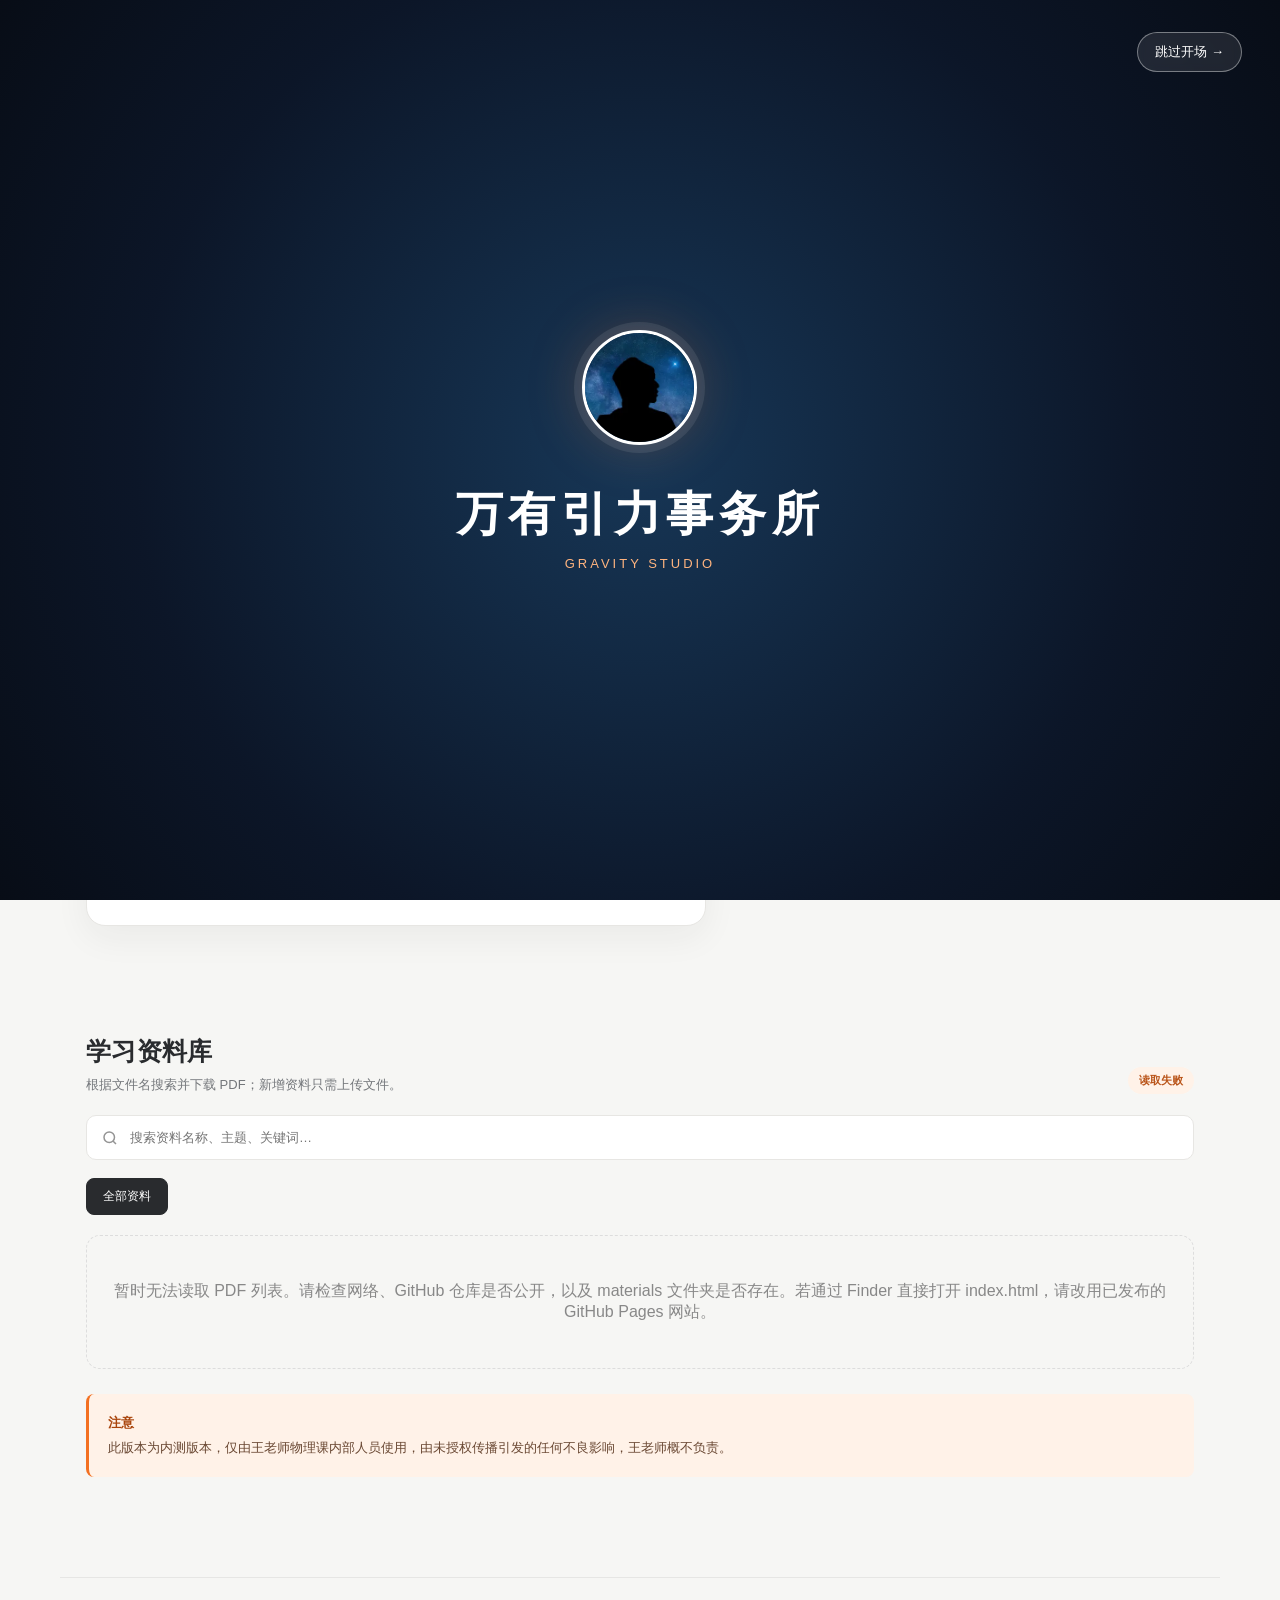
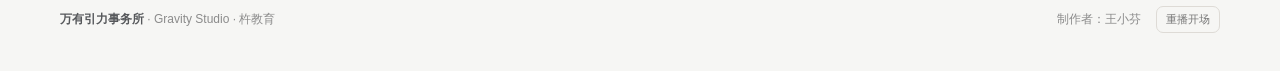
==== index.html @ e563397a "Add files via upload" ====
<!DOCTYPE html>

<html lang="zh-CN">
<head>
<meta charset="utf-8"/>
<meta content="width=device-width,initial-scale=1,viewport-fit=cover" name="viewport"/>
<meta content="#28292c" name="theme-color"/>
<meta content="万有引力事务所：初中物理互动实验与学习资料库。" name="description"/>
<title>互动实验与学习资料 | 万有引力事务所</title>
<link href="assets/avatar.png" rel="icon" type="image/png"/>
<link href="css/site.css" rel="stylesheet"/>
</head>
<body>
<div aria-label="万有引力事务所开场动画" aria-modal="true" class="intro" id="intro" role="dialog">
<div class="intro-center">
<img alt="万有引力事务所头像" class="intro-avatar" src="assets/avatar.png"/>
<h2>万有引力事务所</h2>
<p>GRAVITY STUDIO</p>
</div>
<button class="intro-skip" id="introSkip" type="button">跳过开场 →</button>
</div>
<header class="topbar"><div class="shell top-inner"><a aria-label="万有引力事务所首页" class="logo" href="index.html"><img alt="万有引力事务所头像" class="logo-mark" src="assets/avatar.png"/><span>万有引力事务所<small>GRAVITATY STUDIO</small></span></a><nav aria-label="网站导航" class="nav"><a class="active" href="#home" id="navHome" type="button">实验演示</a><a class="" href="#materials" id="navMaterials" type="button">学习资料</a></nav><span class="top-note">小芬爱思考</span></div></header>
<main class="shell">
<section id="home"><div class="hero"><div><div class="eyebrow">PHYSICS IS STRONGER THAN ANY FAITH.</div><h1>像“杵”一样，严谨治学。</h1><p>为往圣继绝学<br/>为中华之崛起而读书</p></div><svg aria-hidden="true" class="hero-art" viewbox="0 0 310 190"><circle cx="176" cy="95" fill="none" r="72" stroke="#ffffff25" stroke-width="1.4"></circle><circle cx="176" cy="95" fill="none" r="44" stroke="#ffffff35"></circle><circle cx="176" cy="95" fill="#F37021" r="6"></circle><ellipse cx="176" cy="95" fill="none" rx="118" ry="30" stroke="#F37021" stroke-width="2" transform="rotate(-28 176 95)"></ellipse><circle cx="72" cy="150" fill="#f37021" r="8"></circle><path d="M255 20L269 51L236 51Z" fill="none" stroke="#fff8" stroke-width="2"></path><path d="M257 31L293 64" stroke="#F37021" stroke-width="3"></path><path d="M257 31L290 78" stroke="#F6BC71" stroke-width="3"></path><path d="M257 31L283 92" stroke="#B7D9E7" stroke-width="3"></path></svg></div>
<div class="section"><div class="section-head"><div><h2>互动实验室</h2><p>选择一个实验，亲手调整参数，观察物理现象。</p></div><span class="pill">1 个精选实验</span></div>
<div class="cards"><article class="experiment-card"><div class="exp-graphic lens"><svg aria-hidden="true" viewbox="0 0 480 205"><line stroke="#b9c6d0" stroke-dasharray="6 5" stroke-width="1.5" x1="0" x2="480" y1="120" y2="120"></line><path d="M250 37Q231 120 250 185Q269 120 250 37" fill="#bce8f0aa" stroke="#4e9dac" stroke-width="2"></path><path d="M90 120V65 M90 65l-6 11 M90 65l6 11" fill="none" stroke="#f37021" stroke-width="4"></path><path d="M90 65L250 65L360 156" fill="none" stroke="#f37021" stroke-width="2.5"></path><path d="M90 65L360 156" fill="none" stroke="#74aabd" stroke-width="2.5"></path><path d="M360 120V156 M360 156l-6 -10 M360 156l6 -10" fill="none" stroke="#25272b" stroke-width="3"></path><text fill="#a95b2b" font-size="12" x="81" y="47">物体</text><text fill="#515e65" font-size="12" x="355" y="175">像</text></svg></div><div class="exp-body"><span class="exp-num">EXPERIMENT 01 · 光学</span><h3>凸透镜成像</h3><p>固定焦距与焦点位置，拖动物体观察实像、虚像及成像规律。</p><div class="exp-bottom"><div class="tags"><span>光路作图</span><span>动态调节</span></div><a class="primary" href="experiments/lens.html" type="button">开始实验 ↗</a></div></div></article>
</div></div></section>
<section class="section" id="materials"><div class="section-head" style="padding-top:5px"><div><h2>学习资料库</h2><p>根据文件名搜索并下载 PDF；新增资料只需上传文件。</p></div><span class="pill" id="materialsCount">正在读取…</span></div><div class="materials-tools"><div class="searchbox"><svg fill="none" height="18" stroke="#949494" stroke-width="2" viewbox="0 0 24 24" width="18"><circle cx="11" cy="11" r="7"></circle><path d="M20 20l-4-4"></path></svg><input aria-label="搜索学习资料" id="materialSearch" placeholder="搜索资料名称、主题、关键词…" type="search"/></div></div><div aria-label="资料分类" class="filters"><button class="active" data-filter="全部" type="button">全部资料</button></div><div class="file-list" id="materialList"></div><div class="theory" style="margin-top:25px"><b>注意</b><br/>此版本为内测版本，仅由王老师物理课内部人员使用，由未授权传播引发的任何不良影响，王老师概不负责。</div></section>
</main>
<footer class="shell footer"><span><strong>万有引力事务所</strong> · Gravity Studio · 杵教育</span><span>制作者：王小芬 <button class="replay-intro" id="replayIntro" type="button">重播开场</button></span></footer>
<script defer="" src="js/site.js"></script>
<script defer="" src="js/materials.js"></script>
</body>
</html>
---- css/site.css ----
:root{--orange:#f37021;--deep:#292b2e;--bg:#f6f6f4;--text:#292b2e;--muted:#74777b;--border:#e7e6e3;--card:#fff;--soft:#fff2e8;--shadow:0 12px 35px rgba(34,36,39,.055)}
*{box-sizing:border-box}html{scroll-behavior:smooth}body{margin:0;background:var(--bg);color:var(--text);font-family:-apple-system,BlinkMacSystemFont,"PingFang SC","Microsoft Yahei",sans-serif;-webkit-font-smoothing:antialiased}button,input,select{font:inherit}button{cursor:pointer}a{text-decoration:none;color:inherit}button:focus-visible,a:focus-visible,input:focus-visible,select:focus-visible{outline:3px solid #f9a66d;outline-offset:2px}
.shell{max-width:1160px;margin:auto;padding:0 26px}.topbar{background:#fff;border-bottom:1px solid var(--border);position:sticky;top:0;z-index:30}.top-inner{height:75px;display:flex;align-items:center;justify-content:space-between;gap:18px}.logo{display:flex;align-items:center;gap:13px;font-weight:800;letter-spacing:.03em;white-space:nowrap}.logo-mark{width:43px;height:43px;border-radius:50%;display:block;object-fit:cover;flex:none;border:2px solid var(--orange);box-shadow:0 0 0 3px #f3702114}.logo small{display:block;color:#9a9b9d;font-weight:500;font-size:10px;letter-spacing:.18em;margin-top:2px}.nav{display:flex;align-items:center;gap:7px}.nav button{border:0;background:transparent;padding:12px 17px;border-radius:10px;color:#5c5d61;font-size:14px;font-weight:600}.nav button.active,.nav button:hover{background:var(--soft);color:#d65d15}.top-note{font-size:12px;color:#a0a1a4}.hero{margin-top:31px;background:var(--deep);color:white;border-radius:23px;min-height:235px;display:flex;align-items:center;justify-content:space-between;padding:46px 57px;overflow:hidden;position:relative}.hero:after{content:"";position:absolute;border:1px solid #ffffff12;width:430px;height:430px;border-radius:50%;right:-60px;top:-150px}.eyebrow{color:#ffab76;font-weight:700;font-size:12px;letter-spacing:.2em}.hero h1{font-size:clamp(29px,4.4vw,49px);line-height:1.2;margin:16px 0 17px;letter-spacing:.035em}.hero p{color:#c7c7c7;font-size:14px;line-height:1.9;margin:0}.hero-art{flex:none;width:290px;height:180px;opacity:.95}.section{padding:40px 0 64px}.section-head{display:flex;justify-content:space-between;align-items:end;gap:16px;margin-bottom:21px}.section-head h2{font-size:25px;letter-spacing:.01em;margin:0 0 8px}.section-head p{font-size:13px;color:var(--muted);margin:0}.pill{display:inline-block;font-size:11px;line-height:1;padding:8px 11px;border-radius:25px;background:var(--soft);color:#b95317;font-weight:700}.cards{display:grid;grid-template-columns:repeat(2,minmax(0,1fr));gap:20px}.experiment-card{background:white;border:1px solid var(--border);border-radius:19px;overflow:hidden;box-shadow:var(--shadow)}.exp-graphic{height:205px;display:grid;place-items:center;overflow:hidden;position:relative}.exp-graphic.lens{background:linear-gradient(135deg,#eaf1f6,#f6fafb)}.exp-graphic.echo{background:linear-gradient(135deg,#f7eee4,#fdf8f0)}.exp-graphic svg{width:100%;height:100%}.exp-body{padding:24px 25px 26px}.exp-num{font-size:11px;color:#b56c3b;font-weight:700;letter-spacing:.12em}.exp-body h3{margin:11px 0 10px;font-size:21px}.exp-body p{min-height:45px;font-size:13px;line-height:1.8;color:var(--muted);margin:0 0 16px}.exp-bottom{display:flex;align-items:center;justify-content:space-between;gap:10px}.tags{display:flex;gap:6px;flex-wrap:wrap}.tags span{padding:6px 9px;background:#f5f5f4;border-radius:6px;color:#85878a;font-size:11px}.primary{border:0;background:var(--orange);color:white;font-size:13px;font-weight:700;padding:12px 17px;border-radius:9px;white-space:nowrap}.primary:hover{background:#dd5d13}.soft-btn{border:1px solid var(--border);background:white;color:var(--deep);padding:10px 14px;border-radius:9px;font-weight:600;font-size:13px}.soft-btn:hover{border-color:#f7b28a;color:#d65d15}.back{display:inline-flex;align-items:center;gap:7px;background:none;border:0;padding:5px 0;color:#858585;margin-bottom:23px}.lab-heading{display:flex;align-items:start;justify-content:space-between;gap:10px;margin-bottom:23px}.lab-heading h2{font-size:28px;margin:0 0 9px}.lab-heading p{font-size:13px;color:var(--muted);margin:0}.lab-grid{display:grid;grid-template-columns:minmax(0,1.6fr) minmax(280px,.84fr);gap:20px}.panel{background:#fff;border:1px solid var(--border);border-radius:18px;padding:25px;box-shadow:var(--shadow)}.panel-title{font-weight:800;font-size:15px;margin-bottom:20px}.graph{width:100%;height:auto;display:block;background:#fafbfc;border-radius:12px;border:1px solid #edf0f1}.lab-readout{display:grid;grid-template-columns:repeat(3,1fr);gap:9px;margin-top:18px}.metric{background:#f8f8f7;padding:15px 10px;border-radius:10px;text-align:center}.metric span{color:#85888a;font-size:11px;display:block}.metric strong{font-size:21px;display:block;margin-top:7px;white-space:nowrap}.metric strong.orange{color:#e76b20}.control-row{margin-bottom:25px}.control-top{display:flex;justify-content:space-between;font-size:13px;align-items:center;margin-bottom:11px;gap:10px}.control-top b{color:#e56518}input[type=range]{width:100%;accent-color:var(--orange);cursor:pointer}.range-end{display:flex;justify-content:space-between;color:#9b9b9b;font-size:11px;margin-top:5px}.select{width:100%;padding:12px;border:1px solid #dedede;border-radius:9px;background:#fff}.theory{margin-top:17px;padding:17px 19px;background:var(--soft);border-left:3px solid var(--orange);border-radius:8px;font-size:13px;line-height:1.9;color:#6a4833}.theory b{color:#a9440b}.legend{display:flex;gap:18px;flex-wrap:wrap;font-size:12px;color:#686b70;margin-top:15px}.legend i{width:20px;height:3px;display:inline-block;vertical-align:middle;margin-right:5px;border-radius:2px}.mini-info{color:#999;font-size:11px;margin-top:15px;line-height:1.8}.materials-tools{display:flex;gap:10px;align-items:center;margin-bottom:18px}.searchbox{height:45px;border:1px solid var(--border);background:white;border-radius:10px;display:flex;align-items:center;gap:9px;padding:0 14px;flex:1}.searchbox input{border:0;outline:none;min-width:0;width:100%;font-size:13px}.searchbox svg{flex:none}.filters{display:flex;gap:7px;flex-wrap:wrap;margin-bottom:20px}.filters button{background:white;border:1px solid var(--border);color:#696b6e;padding:9px 16px;border-radius:8px;font-size:12px}.filters button.active{background:var(--deep);color:white;border-color:var(--deep)}.file-list{display:grid;gap:11px}.file-card{display:flex;align-items:center;gap:17px;background:white;border:1px solid var(--border);padding:18px 21px;border-radius:12px}.file-icon{width:50px;height:54px;background:#fff0e6;display:grid;place-items:center;border-radius:9px;color:#df621a;font-weight:900;font-size:13px;flex:none}.file-content{flex:1;min-width:0}.file-content h3{margin:0 0 8px;font-size:15px}.file-content p{margin:0;color:#97999c;font-size:12px}.empty{border:1px dashed #ddd;border-radius:14px;padding:45px 15px;text-align:center;color:#888}.footer{margin-top:36px;border-top:1px solid #e6e6e4;padding:28px 0 38px;display:flex;align-items:center;justify-content:space-between;color:#8b8b8b;font-size:12px;gap:15px}.footer strong{color:#56585b}.hidden{display:none!important}.status{display:inline-block;background:#edf8ef;color:#398354;padding:7px 10px;border-radius:10px;font-size:11px;font-weight:700}.echo-controls{display:flex;gap:8px;flex-wrap:wrap;margin-top:15px}.echo-stage{position:relative}.echo-message{font-size:13px;color:#65696c;line-height:1.8;margin-top:16px}.experiment-note{font-size:12px;color:#9a9c9f;margin-top:10px} .nav-foot{display:none}
@media(max-width:800px){.hero{padding:35px 30px}.hero-art{width:180px}.lab-grid{grid-template-columns:1fr}.top-note{display:none}.panel{padding:19px}}
@media(max-width:580px){.shell{padding:0 16px}.top-inner{height:65px}.logo{font-size:13px}.logo-mark{width:34px;height:34px}.logo small{font-size:8px}.nav button{padding:10px 9px;font-size:12px}.hero{min-height:203px;padding:30px 25px;margin-top:18px}.hero-art{position:absolute;width:150px;opacity:.27;right:0;top:12px}.hero h1{font-size:30px;position:relative}.hero p{font-size:12px;position:relative}.section{padding:32px 0 38px}.cards{grid-template-columns:1fr}.section-head h2{font-size:22px}.exp-graphic{height:180px}.exp-body{padding:20px}.lab-heading h2{font-size:23px}.lab-readout{gap:6px}.metric strong{font-size:16px}.panel{padding:16px}.file-card{gap:10px;padding:14px}.file-icon{width:42px;height:48px}.file-content h3{font-size:13px}.file-content p{font-size:10px}.file-card .soft-btn{padding:8px 9px;font-size:11px}.footer{flex-direction:column;text-align:center;gap:6px}.lab-heading .pill{display:none}}
/* 开场动画：仅使用星空头像与 CSS 动画，不依赖 GIF */
.intro{position:fixed;inset:0;z-index:200;display:grid;place-items:center;background:#080d18;color:#fff;overflow:hidden;opacity:1;transition:opacity .65s ease,visibility .65s ease}
.intro.is-leaving{opacity:0;visibility:hidden;pointer-events:none}
.intro::before{content:"";position:absolute;inset:-35%;background:radial-gradient(circle at 50% 50%,#173757 0%,#0c1628 38%,#05070b 72%);animation:introGlow 3s ease-in-out both}
.intro-center{position:relative;z-index:1;text-align:center;padding:25px;animation:introRise 2s ease both}
.intro-avatar{width:115px;height:115px;object-fit:cover;border-radius:50%;border:3px solid #fff;box-shadow:0 0 0 8px #ffffff16,0 0 55px #f3702144;animation:introAvatar 2.5s ease-in-out both}
.intro-center h2{font-size:clamp(26px,5.5vw,47px);letter-spacing:.12em;margin:34px 0 10px;font-weight:750}
.intro-center p{font-size:clamp(10px,2.3vw,13px);letter-spacing:.23em;color:#ffb47f;margin:0}
.intro-skip{position:absolute;right:clamp(14px,4vw,38px);top:clamp(14px,4vw,32px);z-index:2;border:1px solid #ffffff66;background:#ffffff18;color:#fff;border-radius:999px;padding:10px 17px;font-size:13px;backdrop-filter:blur(5px)}
.intro-skip:hover{background:#ffffff35}
.replay-intro{margin-left:12px;padding:5px 9px;border:1px solid #dedbd6;background:transparent;color:#777;border-radius:7px;font-size:11px}
.replay-intro:hover{color:#d65d15;border-color:#f6b38d}
@keyframes introRise{from{opacity:0;transform:translateY(28px)}to{opacity:1;transform:translateY(0)}}
@keyframes introAvatar{0%{transform:scale(.72);opacity:0}55%{transform:scale(1.07);opacity:1}100%{transform:scale(1);opacity:1}}
@keyframes introGlow{0%{opacity:.2;transform:scale(.78)}100%{opacity:1;transform:scale(1)}}
@media(prefers-reduced-motion:reduce){.intro,.intro-center,.intro-avatar,.intro::before{animation:none!important;transition:none!important}}

/* 实验页面共用 */
.lab-page{padding-top:35px}
@media(max-width:580px){.lab-page{padding-top:22px}}
/* 导航由按钮改为语义化链接，维持原视觉效果 */
.nav a{display:inline-block;border:0;background:transparent;padding:12px 17px;border-radius:10px;color:#5c5d61;font-size:14px;font-weight:600}
.nav a.active,.nav a:hover{background:var(--soft);color:#d65d15}
@media(max-width:580px){.nav a{padding:10px 9px;font-size:12px}}

/* 单实验布局与固定焦距提示 */
.cards{grid-template-columns:minmax(0,1fr);max-width:620px}
.fixed-focus{padding:13px 15px;margin-bottom:18px;border:1px solid #f6c7a7;background:#fff7f0;border-radius:10px;font-size:13px;color:#ae4f18;font-weight:700;line-height:1.7}
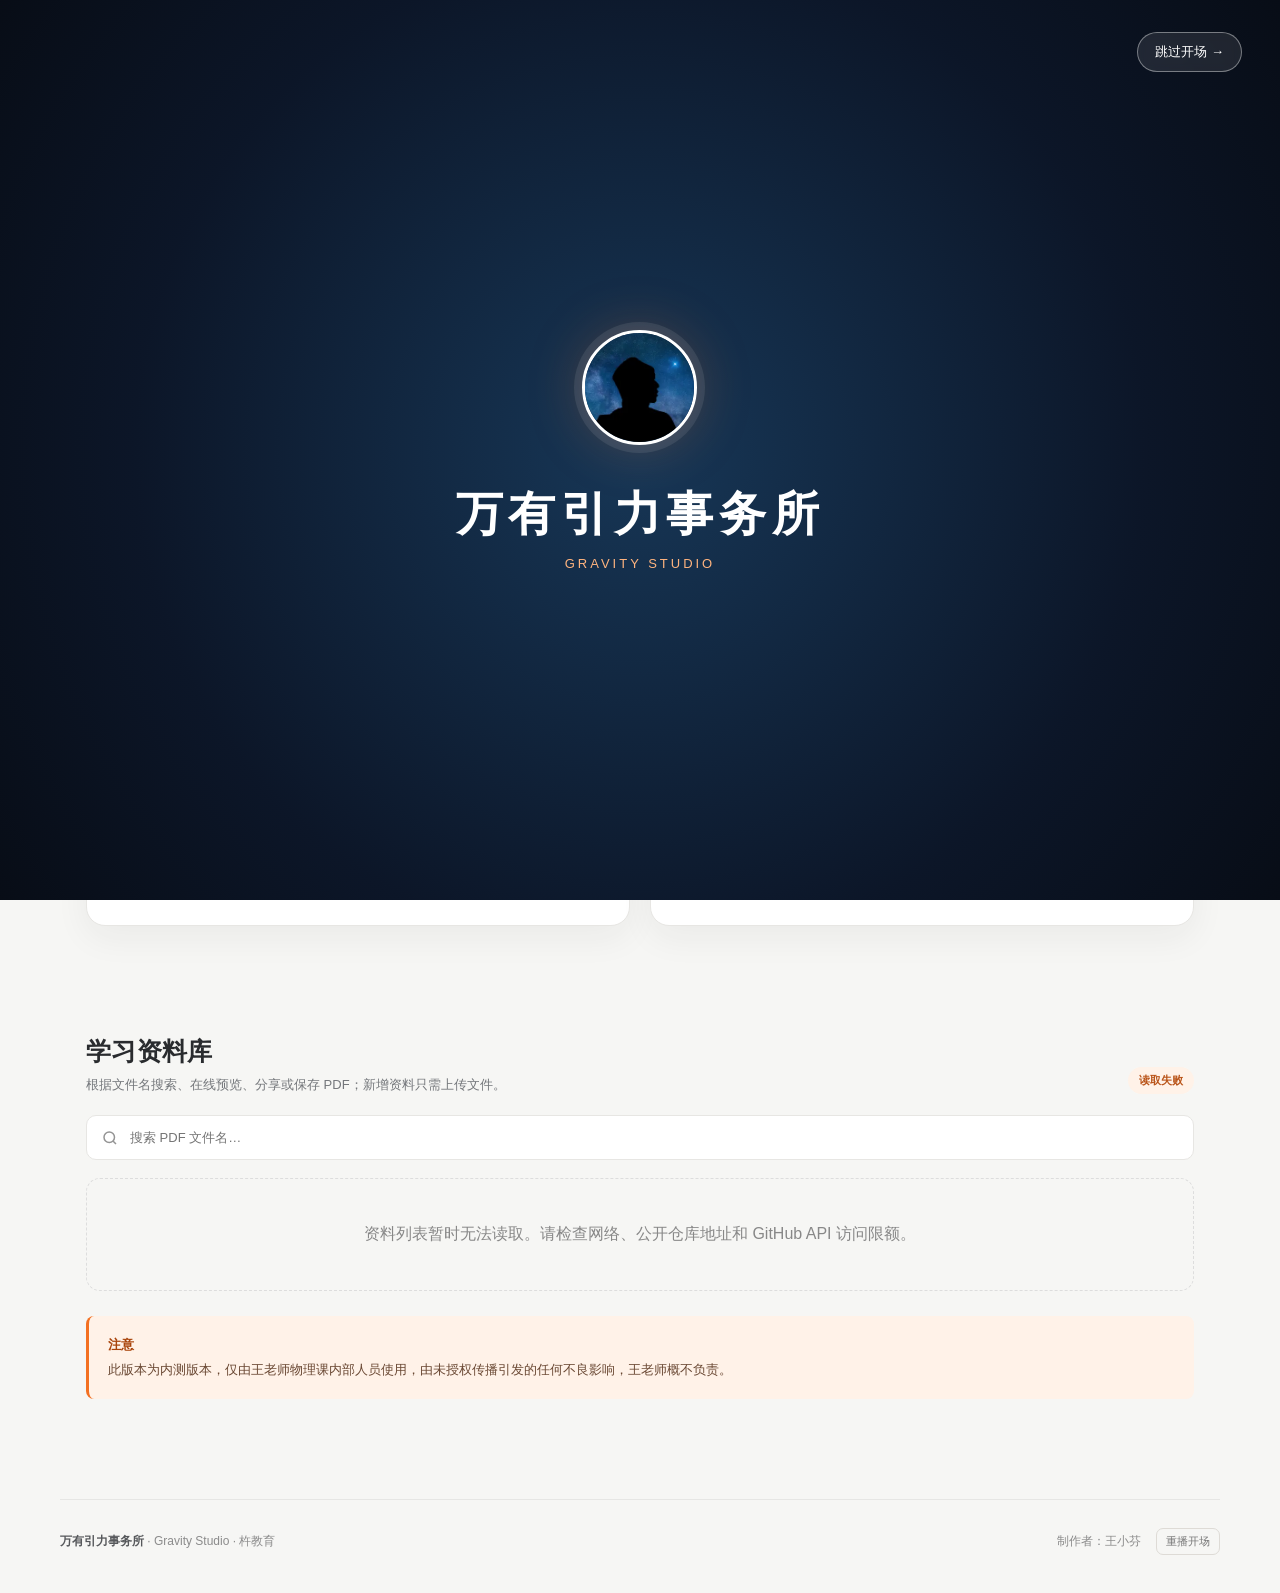
==== commit d18f9216: "Add files via upload" ====
--- a/index.html
+++ b/index.html
@@ -22,12 +22,49 @@
 <header class="topbar"><div class="shell top-inner"><a aria-label="万有引力事务所首页" class="logo" href="index.html"><img alt="万有引力事务所头像" class="logo-mark" src="assets/avatar.png"/><span>万有引力事务所<small>GRAVITATY STUDIO</small></span></a><nav aria-label="网站导航" class="nav"><a class="active" href="#home" id="navHome" type="button">实验演示</a><a class="" href="#materials" id="navMaterials" type="button">学习资料</a></nav><span class="top-note">小芬爱思考</span></div></header>
 <main class="shell">
 <section id="home"><div class="hero"><div><div class="eyebrow">PHYSICS IS STRONGER THAN ANY FAITH.</div><h1>像“杵”一样，严谨治学。</h1><p>为往圣继绝学<br/>为中华之崛起而读书</p></div><svg aria-hidden="true" class="hero-art" viewbox="0 0 310 190"><circle cx="176" cy="95" fill="none" r="72" stroke="#ffffff25" stroke-width="1.4"></circle><circle cx="176" cy="95" fill="none" r="44" stroke="#ffffff35"></circle><circle cx="176" cy="95" fill="#F37021" r="6"></circle><ellipse cx="176" cy="95" fill="none" rx="118" ry="30" stroke="#F37021" stroke-width="2" transform="rotate(-28 176 95)"></ellipse><circle cx="72" cy="150" fill="#f37021" r="8"></circle><path d="M255 20L269 51L236 51Z" fill="none" stroke="#fff8" stroke-width="2"></path><path d="M257 31L293 64" stroke="#F37021" stroke-width="3"></path><path d="M257 31L290 78" stroke="#F6BC71" stroke-width="3"></path><path d="M257 31L283 92" stroke="#B7D9E7" stroke-width="3"></path></svg></div>
-<div class="section"><div class="section-head"><div><h2>互动实验室</h2><p>选择一个实验，亲手调整参数，观察物理现象。</p></div><span class="pill">1 个精选实验</span></div>
-<div class="cards"><article class="experiment-card"><div class="exp-graphic lens"><svg aria-hidden="true" viewbox="0 0 480 205"><line stroke="#b9c6d0" stroke-dasharray="6 5" stroke-width="1.5" x1="0" x2="480" y1="120" y2="120"></line><path d="M250 37Q231 120 250 185Q269 120 250 37" fill="#bce8f0aa" stroke="#4e9dac" stroke-width="2"></path><path d="M90 120V65 M90 65l-6 11 M90 65l6 11" fill="none" stroke="#f37021" stroke-width="4"></path><path d="M90 65L250 65L360 156" fill="none" stroke="#f37021" stroke-width="2.5"></path><path d="M90 65L360 156" fill="none" stroke="#74aabd" stroke-width="2.5"></path><path d="M360 120V156 M360 156l-6 -10 M360 156l6 -10" fill="none" stroke="#25272b" stroke-width="3"></path><text fill="#a95b2b" font-size="12" x="81" y="47">物体</text><text fill="#515e65" font-size="12" x="355" y="175">像</text></svg></div><div class="exp-body"><span class="exp-num">EXPERIMENT 01 · 光学</span><h3>凸透镜成像</h3><p>固定焦距与焦点位置，拖动物体观察实像、虚像及成像规律。</p><div class="exp-bottom"><div class="tags"><span>光路作图</span><span>动态调节</span></div><a class="primary" href="experiments/lens.html" type="button">开始实验 ↗</a></div></div></article>
+<div class="section"><div class="section-head"><div><h2>互动实验室</h2><p>选择一个实验，亲手调整参数，观察物理现象。</p></div><span class="pill">2 个精选实验</span></div>
+<div class="cards"><article class="experiment-card"><div class="exp-graphic lens"><svg aria-hidden="true" viewbox="0 0 480 205"><line stroke="#b9c6d0" stroke-dasharray="6 5" stroke-width="1.5" x1="0" x2="480" y1="120" y2="120"></line><path d="M250 37Q231 120 250 185Q269 120 250 37" fill="#bce8f0aa" stroke="#4e9dac" stroke-width="2"></path><path d="M90 120V65 M90 65l-6 11 M90 65l6 11" fill="none" stroke="#f37021" stroke-width="4"></path><path d="M90 65L250 65L360 156" fill="none" stroke="#f37021" stroke-width="2.5"></path><path d="M90 65L360 156" fill="none" stroke="#74aabd" stroke-width="2.5"></path><path d="M360 120V156 M360 156l-6 -10 M360 156l6 -10" fill="none" stroke="#25272b" stroke-width="3"></path><text fill="#a95b2b" font-size="12" x="81" y="47">物体</text><text fill="#515e65" font-size="12" x="355" y="175">像</text></svg></div><div class="exp-body"><span class="exp-num">EXPERIMENT 01 · 光学</span><h3>凸透镜成像</h3><p>独立调节焦距与物距，观察两条特殊光线交于像顶端的成像规律。</p><div class="exp-bottom"><div class="tags"><span>光路作图</span><span>动态调节</span></div><a class="primary" href="experiments/lens.html" type="button">开始实验 ↗</a></div></div></article><article class="experiment-card">
+<div class="exp-graphic lens" style="background:linear-gradient(160deg,#eff8fc,#f8fafc)">
+<svg aria-hidden="true" viewbox="0 0 480 205">
+<rect fill="#cfeaf5" height="93" width="480" x="0" y="112"></rect>
+<path d="M0 112H480" stroke="#94b6c5" stroke-width="2"></path>
+<path d="M240 18V197" stroke="#9aa9b2" stroke-dasharray="6 5" stroke-width="2"></path>
+<path d="M112 20L240 112" fill="none" stroke="#f37021" stroke-width="4"></path>
+<path d="M240 112L309 194" fill="none" stroke="#4b9dbb" stroke-width="4"></path>
+<path d="M240 112L366 22" fill="none" stroke="#a7b5c1" stroke-width="2.5"></path>
+<circle cx="240" cy="112" fill="#303030" r="5"></circle>
+<text fill="#56727e" font-size="15" x="28" y="32">空气</text>
+<text fill="#39738b" font-size="15" x="28" y="178">水</text>
+<text fill="#303030" font-size="14" x="251" y="103">O</text>
+</svg></div>
+<div class="exp-body"><span class="exp-num">EXPERIMENT 02 · 光学</span>
+<h3>光的折射</h3><p>调节入射角与介质，观察折射、反射以及全反射现象。</p>
+<div class="exp-bottom"><div class="tags"><span>折射定律</span><span>动态光路</span></div>
+<a class="primary" href="experiments/refraction.html">开始实验 ↗</a></div></div></article>
 </div></div></section>
-<section class="section" id="materials"><div class="section-head" style="padding-top:5px"><div><h2>学习资料库</h2><p>根据文件名搜索并下载 PDF；新增资料只需上传文件。</p></div><span class="pill" id="materialsCount">正在读取…</span></div><div class="materials-tools"><div class="searchbox"><svg fill="none" height="18" stroke="#949494" stroke-width="2" viewbox="0 0 24 24" width="18"><circle cx="11" cy="11" r="7"></circle><path d="M20 20l-4-4"></path></svg><input aria-label="搜索学习资料" id="materialSearch" placeholder="搜索资料名称、主题、关键词…" type="search"/></div></div><div aria-label="资料分类" class="filters"><button class="active" data-filter="全部" type="button">全部资料</button></div><div class="file-list" id="materialList"></div><div class="theory" style="margin-top:25px"><b>注意</b><br/>此版本为内测版本，仅由王老师物理课内部人员使用，由未授权传播引发的任何不良影响，王老师概不负责。</div></section>
+<section class="section" id="materials"><div class="section-head" style="padding-top:5px"><div><h2>学习资料库</h2><p>根据文件名搜索、在线预览、分享或保存 PDF；新增资料只需上传文件。</p></div><span class="pill" id="materialsCount">正在读取…</span></div><div class="materials-tools"><div class="searchbox"><svg fill="none" height="18" stroke="#949494" stroke-width="2" viewbox="0 0 24 24" width="18"><circle cx="11" cy="11" r="7"></circle><path d="M20 20l-4-4"></path></svg><input aria-label="搜索学习资料" id="materialSearch" placeholder="搜索 PDF 文件名…" type="search"/></div></div><div class="file-list" id="materialList"></div><div class="theory" style="margin-top:25px"><b>注意</b><br/>此版本为内测版本，仅由王老师物理课内部人员使用，由未授权传播引发的任何不良影响，王老师概不负责。</div></section>
 </main>
 <footer class="shell footer"><span><strong>万有引力事务所</strong> · Gravity Studio · 杵教育</span><span>制作者：王小芬 <button class="replay-intro" id="replayIntro" type="button">重播开场</button></span></footer>
+<!-- PDF 预览窗口：预览 / 分享到微信 / 保存本地 -->
+<div class="pdf-modal" id="pdfModal" role="dialog" aria-modal="true" aria-labelledby="pdfModalTitle" aria-hidden="true" hidden>
+  <div class="pdf-modal-panel">
+    <div class="pdf-modal-head">
+      <div class="pdf-modal-title" id="pdfModalTitle">PDF 资料预览</div>
+      <button class="pdf-close" id="pdfClose" type="button" aria-label="关闭预览">×</button>
+    </div>
+    <div class="pdf-modal-actions">
+      <button class="soft-btn" id="pdfShare" type="button">转发到微信 / 分享</button>
+      <a class="primary" id="pdfSave" href="#" download>保存到本地 ↓</a>
+      <a class="soft-btn" id="pdfOpen" href="#" target="_blank" rel="noopener noreferrer">浏览器打开 ↗</a>
+    </div>
+    <p class="pdf-modal-tip" id="pdfTip">手机分享可在系统菜单中选择微信；如不支持直接分享，可复制链接后粘贴到微信。iPhone 可使用浏览器的分享菜单选择“存储到‘文件’”。</p>
+    <div class="pdf-preview-body">
+      <iframe id="pdfFrame" title="PDF 文档预览" loading="lazy"></iframe>
+      <div class="pdf-preview-help">若此处未显示 PDF，请点击上方“浏览器打开”。部分微信内置浏览器不支持内嵌 PDF。</div>
+    </div>
+    <div class="pdf-message" id="pdfMessage" role="status" aria-live="polite"></div>
+  </div>
+</div>
 <script defer="" src="js/site.js"></script>
 <script defer="" src="js/materials.js"></script>
 </body>
--- a/css/site.css
+++ b/css/site.css
@@ -32,3 +32,37 @@
 /* 单实验布局与固定焦距提示 */
 .cards{grid-template-columns:minmax(0,1fr);max-width:620px}
 .fixed-focus{padding:13px 15px;margin-bottom:18px;border:1px solid #f6c7a7;background:#fff7f0;border-radius:10px;font-size:13px;color:#ae4f18;font-weight:700;line-height:1.7}
+
+/* 两个实验卡片：大屏并排，手机纵向排列。 */
+.cards{grid-template-columns:repeat(2,minmax(0,1fr));max-width:none}
+@media(max-width:800px){.cards{grid-template-columns:1fr}}
+
+/* PDF 在线预览、分享与本地保存 */
+.file-actions{display:flex;gap:8px;flex-wrap:wrap;justify-content:flex-end}
+.file-actions .primary,.file-actions .soft-btn{font-size:12px;min-width:62px;text-align:center}
+.pdf-modal-open{overflow:hidden}
+.pdf-modal[hidden]{display:none!important}
+.pdf-modal{position:fixed;inset:0;z-index:300;display:flex;justify-content:center;align-items:center;background:rgba(10,14,20,.72);padding:15px}
+.pdf-modal-panel{width:min(1100px,100%);height:min(92dvh,900px);min-height:380px;display:flex;flex-direction:column;background:#fff;border-radius:17px;overflow:hidden;box-shadow:0 25px 90px #0004}
+.pdf-modal-head{display:flex;align-items:center;justify-content:space-between;padding:13px 20px;border-bottom:1px solid var(--border);gap:12px}
+.pdf-modal-title{font-size:16px;font-weight:800;overflow:hidden;text-overflow:ellipsis;white-space:nowrap}
+.pdf-close{flex:none;border:0;border-radius:7px;color:#585858;background:#f1f1f1;font-size:25px;line-height:1;width:36px;height:36px}
+.pdf-modal-actions{display:flex;align-items:center;gap:9px;padding:12px 20px;flex-wrap:wrap}
+.pdf-modal-actions a,.pdf-modal-actions button{font-size:12px;text-align:center}
+.pdf-modal-tip{font-size:12px;color:#777;line-height:1.6;padding:0 20px;margin:0 0 9px}
+.pdf-preview-body{position:relative;display:flex;flex-direction:column;flex:1;min-height:0;background:#f4f5f6}
+.pdf-preview-body iframe{flex:1;width:100%;min-height:0;border:0;background:white}
+.pdf-preview-help{padding:5px 15px;font-size:11px;color:#777;background:#f5f5f4;text-align:center}
+.pdf-message{min-height:25px;padding:4px 18px 9px;font-size:12px;color:#b45119}
+@media(max-width:580px){
+ .file-card{flex-wrap:wrap}
+ .file-card .file-content{min-width:calc(100% - 65px)}
+ .file-card .file-actions{width:100%;justify-content:stretch}
+ .file-card .file-actions>*{flex:1}
+ .pdf-modal{padding:0}
+ .pdf-modal-panel{width:100%;height:100dvh;border-radius:0}
+ .pdf-modal-head{padding:10px 14px}
+ .pdf-modal-actions{padding:10px 14px;gap:6px}
+ .pdf-modal-actions>*{flex:1;white-space:nowrap;padding:10px 7px}
+ .pdf-modal-tip{padding:0 14px;margin:0 0 7px}
+}
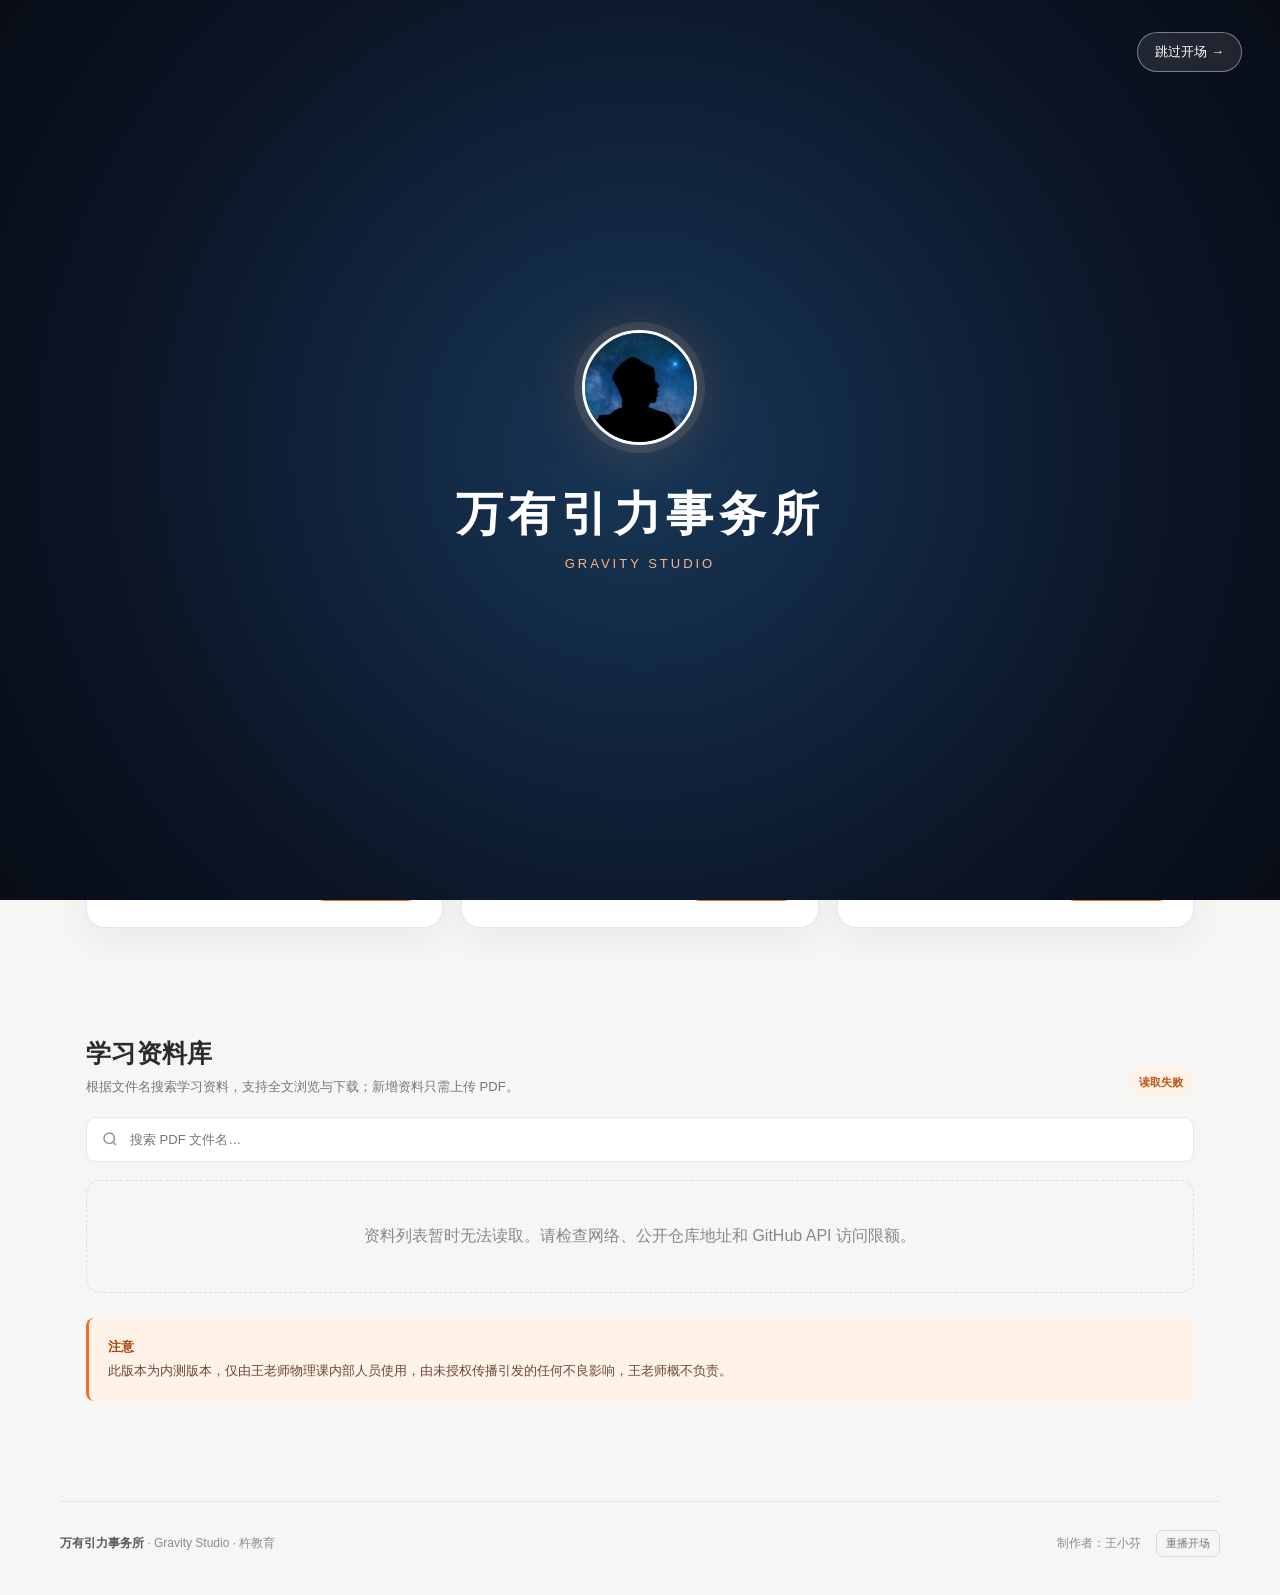
==== commit e7f05725: "Add files via upload" ====
--- a/index.html
+++ b/index.html
@@ -6,7 +6,7 @@
 <meta content="width=device-width,initial-scale=1,viewport-fit=cover" name="viewport"/>
 <meta content="#28292c" name="theme-color"/>
 <meta content="万有引力事务所：初中物理互动实验与学习资料库。" name="description"/>
-<title>互动实验与学习资料 | 万有引力事务所</title>
+<title>万有引力事务所</title>
 <link href="assets/avatar.png" rel="icon" type="image/png"/>
 <link href="css/site.css" rel="stylesheet"/>
 </head>
@@ -22,7 +22,7 @@
 <header class="topbar"><div class="shell top-inner"><a aria-label="万有引力事务所首页" class="logo" href="index.html"><img alt="万有引力事务所头像" class="logo-mark" src="assets/avatar.png"/><span>万有引力事务所<small>GRAVITATY STUDIO</small></span></a><nav aria-label="网站导航" class="nav"><a class="active" href="#home" id="navHome" type="button">实验演示</a><a class="" href="#materials" id="navMaterials" type="button">学习资料</a></nav><span class="top-note">小芬爱思考</span></div></header>
 <main class="shell">
 <section id="home"><div class="hero"><div><div class="eyebrow">PHYSICS IS STRONGER THAN ANY FAITH.</div><h1>像“杵”一样，严谨治学。</h1><p>为往圣继绝学<br/>为中华之崛起而读书</p></div><svg aria-hidden="true" class="hero-art" viewbox="0 0 310 190"><circle cx="176" cy="95" fill="none" r="72" stroke="#ffffff25" stroke-width="1.4"></circle><circle cx="176" cy="95" fill="none" r="44" stroke="#ffffff35"></circle><circle cx="176" cy="95" fill="#F37021" r="6"></circle><ellipse cx="176" cy="95" fill="none" rx="118" ry="30" stroke="#F37021" stroke-width="2" transform="rotate(-28 176 95)"></ellipse><circle cx="72" cy="150" fill="#f37021" r="8"></circle><path d="M255 20L269 51L236 51Z" fill="none" stroke="#fff8" stroke-width="2"></path><path d="M257 31L293 64" stroke="#F37021" stroke-width="3"></path><path d="M257 31L290 78" stroke="#F6BC71" stroke-width="3"></path><path d="M257 31L283 92" stroke="#B7D9E7" stroke-width="3"></path></svg></div>
-<div class="section"><div class="section-head"><div><h2>互动实验室</h2><p>选择一个实验，亲手调整参数，观察物理现象。</p></div><span class="pill">2 个精选实验</span></div>
+<div class="section"><div class="section-head"><div><h2>互动实验室</h2><p>选择一个实验，亲手调整参数，观察物理现象。</p></div><span class="pill">3 个精选实验</span></div>
 <div class="cards"><article class="experiment-card"><div class="exp-graphic lens"><svg aria-hidden="true" viewbox="0 0 480 205"><line stroke="#b9c6d0" stroke-dasharray="6 5" stroke-width="1.5" x1="0" x2="480" y1="120" y2="120"></line><path d="M250 37Q231 120 250 185Q269 120 250 37" fill="#bce8f0aa" stroke="#4e9dac" stroke-width="2"></path><path d="M90 120V65 M90 65l-6 11 M90 65l6 11" fill="none" stroke="#f37021" stroke-width="4"></path><path d="M90 65L250 65L360 156" fill="none" stroke="#f37021" stroke-width="2.5"></path><path d="M90 65L360 156" fill="none" stroke="#74aabd" stroke-width="2.5"></path><path d="M360 120V156 M360 156l-6 -10 M360 156l6 -10" fill="none" stroke="#25272b" stroke-width="3"></path><text fill="#a95b2b" font-size="12" x="81" y="47">物体</text><text fill="#515e65" font-size="12" x="355" y="175">像</text></svg></div><div class="exp-body"><span class="exp-num">EXPERIMENT 01 · 光学</span><h3>凸透镜成像</h3><p>独立调节焦距与物距，观察两条特殊光线交于像顶端的成像规律。</p><div class="exp-bottom"><div class="tags"><span>光路作图</span><span>动态调节</span></div><a class="primary" href="experiments/lens.html" type="button">开始实验 ↗</a></div></div></article><article class="experiment-card">
 <div class="exp-graphic lens" style="background:linear-gradient(160deg,#eff8fc,#f8fafc)">
 <svg aria-hidden="true" viewbox="0 0 480 205">
@@ -41,11 +41,31 @@
 <h3>光的折射</h3><p>调节入射角与介质，观察折射、反射以及全反射现象。</p>
 <div class="exp-bottom"><div class="tags"><span>折射定律</span><span>动态光路</span></div>
 <a class="primary" href="experiments/refraction.html">开始实验 ↗</a></div></div></article>
+<article class="experiment-card">
+<div class="exp-graphic echo">
+<svg aria-hidden="true" viewBox="0 0 480 205" xmlns="http://www.w3.org/2000/svg">
+<rect x="0" y="134" width="480" height="71" fill="#cce5f2"/>
+<path d="M0 134H480" stroke="#76aeca" stroke-width="2"/>
+<path d="M394 24L427 46 413 78 443 110 420 134H480V0H419Z" fill="#73767b"/>
+<path d="M95 125L175 125 159 145 109 145Z" fill="#303030"/>
+<rect x="125" y="103" width="27" height="22" rx="3" fill="#f37021"/>
+<path d="M160 94H393" stroke="#f37021" stroke-width="4" stroke-linecap="round"/>
+<path d="M393 109H255" stroke="#4b9dbb" stroke-width="4" stroke-linecap="round"/>
+<path d="M95 163H180" stroke="#419274" stroke-width="4" stroke-linecap="round"/>
+<text x="180" y="78" font-size="14" fill="#a34f1b">声音去程</text>
+<text x="275" y="125" font-size="14" fill="#2d7895">声音回程</text>
+<text x="99" y="188" font-size="13" fill="#287759">汽艇路程</text>
+</svg></div>
+<div class="exp-body"><span class="exp-num">EXPERIMENT 03 · 声学</span>
+<h3>汽艇与回声期中压轴</h3>
+<p>观察声音去程、回程和汽艇累计路程，验证两者路程之和等于初始距离的两倍。</p>
+<div class="exp-bottom"><div class="tags"><span>声速</span><span>路程累计</span></div>
+<a class="primary" href="experiments/echo.html">开始实验 ↗</a></div></div></article>
 </div></div></section>
-<section class="section" id="materials"><div class="section-head" style="padding-top:5px"><div><h2>学习资料库</h2><p>根据文件名搜索、在线预览、分享或保存 PDF；新增资料只需上传文件。</p></div><span class="pill" id="materialsCount">正在读取…</span></div><div class="materials-tools"><div class="searchbox"><svg fill="none" height="18" stroke="#949494" stroke-width="2" viewbox="0 0 24 24" width="18"><circle cx="11" cy="11" r="7"></circle><path d="M20 20l-4-4"></path></svg><input aria-label="搜索学习资料" id="materialSearch" placeholder="搜索 PDF 文件名…" type="search"/></div></div><div class="file-list" id="materialList"></div><div class="theory" style="margin-top:25px"><b>注意</b><br/>此版本为内测版本，仅由王老师物理课内部人员使用，由未授权传播引发的任何不良影响，王老师概不负责。</div></section>
+<section class="section" id="materials"><div class="section-head" style="padding-top:5px"><div><h2>学习资料库</h2><p>根据文件名搜索学习资料，支持全文浏览与下载；新增资料只需上传 PDF。</p></div><span class="pill" id="materialsCount">正在读取…</span></div><div class="materials-tools"><div class="searchbox"><svg fill="none" height="18" stroke="#949494" stroke-width="2" viewbox="0 0 24 24" width="18"><circle cx="11" cy="11" r="7"></circle><path d="M20 20l-4-4"></path></svg><input aria-label="搜索学习资料" id="materialSearch" placeholder="搜索 PDF 文件名…" type="search"/></div></div><div class="file-list" id="materialList"></div><div class="theory" style="margin-top:25px"><b>注意</b><br/>此版本为内测版本，仅由王老师物理课内部人员使用，由未授权传播引发的任何不良影响，王老师概不负责。</div></section>
 </main>
 <footer class="shell footer"><span><strong>万有引力事务所</strong> · Gravity Studio · 杵教育</span><span>制作者：王小芬 <button class="replay-intro" id="replayIntro" type="button">重播开场</button></span></footer>
-<!-- PDF 预览窗口：预览 / 分享到微信 / 保存本地 -->
+<!-- PDF 全文浏览窗口：阅读 / 下载 -->
 <div class="pdf-modal" id="pdfModal" role="dialog" aria-modal="true" aria-labelledby="pdfModalTitle" aria-hidden="true" hidden>
   <div class="pdf-modal-panel">
     <div class="pdf-modal-head">
@@ -53,14 +73,12 @@
       <button class="pdf-close" id="pdfClose" type="button" aria-label="关闭预览">×</button>
     </div>
     <div class="pdf-modal-actions">
-      <button class="soft-btn" id="pdfShare" type="button">转发到微信 / 分享</button>
-      <a class="primary" id="pdfSave" href="#" download>保存到本地 ↓</a>
-      <a class="soft-btn" id="pdfOpen" href="#" target="_blank" rel="noopener noreferrer">浏览器打开 ↗</a>
+      <a class="primary" id="pdfSave" href="#" download>下载 PDF ↓</a>
     </div>
-    <p class="pdf-modal-tip" id="pdfTip">手机分享可在系统菜单中选择微信；如不支持直接分享，可复制链接后粘贴到微信。iPhone 可使用浏览器的分享菜单选择“存储到‘文件’”。</p>
+    <p class="pdf-modal-tip" id="pdfTip">使用 PDF 阅读器可翻页、缩放并阅读全文。下载按钮在部分手机浏览器中可能先打开 PDF。</p>
     <div class="pdf-preview-body">
       <iframe id="pdfFrame" title="PDF 文档预览" loading="lazy"></iframe>
-      <div class="pdf-preview-help">若此处未显示 PDF，请点击上方“浏览器打开”。部分微信内置浏览器不支持内嵌 PDF。</div>
+      <div class="pdf-preview-help">若此处无法显示，请点击“下载 PDF”，使用手机自带阅读器打开。部分微信内置浏览器不支持嵌入式 PDF。</div>
     </div>
     <div class="pdf-message" id="pdfMessage" role="status" aria-live="polite"></div>
   </div>
--- a/css/site.css
+++ b/css/site.css
@@ -66,3 +66,8 @@
  .pdf-modal-actions>*{flex:1;white-space:nowrap;padding:10px 7px}
  .pdf-modal-tip{padding:0 14px;margin:0 0 7px}
 }
+
+/* 三个实验：宽屏三列，中等尺寸两列，手机单列 */
+.cards{grid-template-columns:repeat(3,minmax(0,1fr));gap:18px}
+@media(max-width:1020px){.cards{grid-template-columns:repeat(2,minmax(0,1fr))}}
+@media(max-width:700px){.cards{grid-template-columns:1fr}}
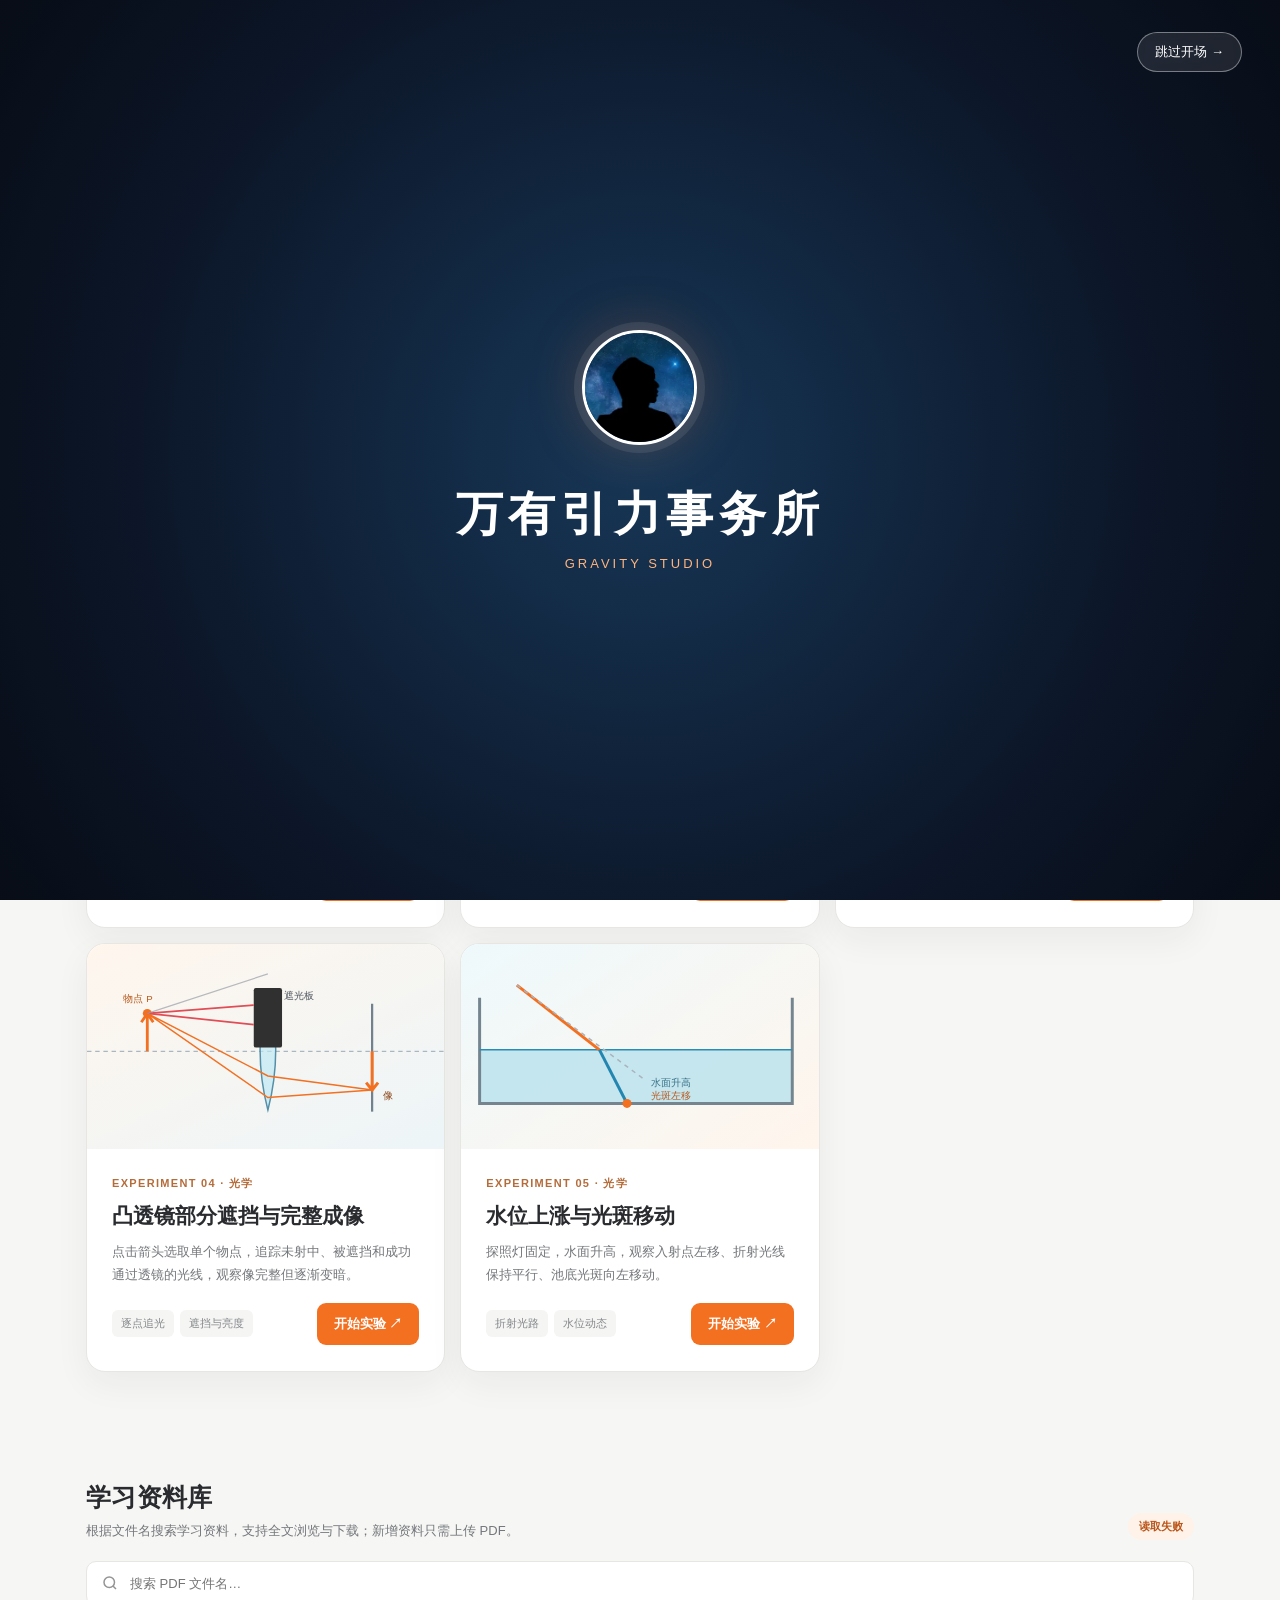
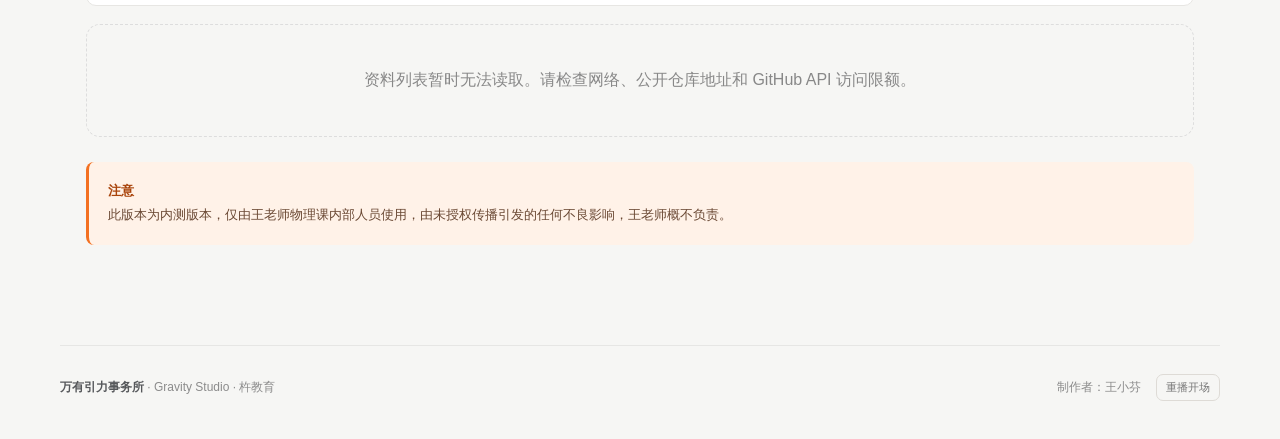
==== commit e5578d33: "Add files via upload" ====
--- a/index.html
+++ b/index.html
@@ -22,7 +22,7 @@
 <header class="topbar"><div class="shell top-inner"><a aria-label="万有引力事务所首页" class="logo" href="index.html"><img alt="万有引力事务所头像" class="logo-mark" src="assets/avatar.png"/><span>万有引力事务所<small>GRAVITATY STUDIO</small></span></a><nav aria-label="网站导航" class="nav"><a class="active" href="#home" id="navHome" type="button">实验演示</a><a class="" href="#materials" id="navMaterials" type="button">学习资料</a></nav><span class="top-note">小芬爱思考</span></div></header>
 <main class="shell">
 <section id="home"><div class="hero"><div><div class="eyebrow">PHYSICS IS STRONGER THAN ANY FAITH.</div><h1>像“杵”一样，严谨治学。</h1><p>为往圣继绝学<br/>为中华之崛起而读书</p></div><svg aria-hidden="true" class="hero-art" viewbox="0 0 310 190"><circle cx="176" cy="95" fill="none" r="72" stroke="#ffffff25" stroke-width="1.4"></circle><circle cx="176" cy="95" fill="none" r="44" stroke="#ffffff35"></circle><circle cx="176" cy="95" fill="#F37021" r="6"></circle><ellipse cx="176" cy="95" fill="none" rx="118" ry="30" stroke="#F37021" stroke-width="2" transform="rotate(-28 176 95)"></ellipse><circle cx="72" cy="150" fill="#f37021" r="8"></circle><path d="M255 20L269 51L236 51Z" fill="none" stroke="#fff8" stroke-width="2"></path><path d="M257 31L293 64" stroke="#F37021" stroke-width="3"></path><path d="M257 31L290 78" stroke="#F6BC71" stroke-width="3"></path><path d="M257 31L283 92" stroke="#B7D9E7" stroke-width="3"></path></svg></div>
-<div class="section"><div class="section-head"><div><h2>互动实验室</h2><p>选择一个实验，亲手调整参数，观察物理现象。</p></div><span class="pill">3 个精选实验</span></div>
+<div class="section"><div class="section-head"><div><h2>互动实验室</h2><p>选择一个实验，亲手调整参数，观察物理现象。</p></div><span class="pill">5 个精选实验</span></div>
 <div class="cards"><article class="experiment-card"><div class="exp-graphic lens"><svg aria-hidden="true" viewbox="0 0 480 205"><line stroke="#b9c6d0" stroke-dasharray="6 5" stroke-width="1.5" x1="0" x2="480" y1="120" y2="120"></line><path d="M250 37Q231 120 250 185Q269 120 250 37" fill="#bce8f0aa" stroke="#4e9dac" stroke-width="2"></path><path d="M90 120V65 M90 65l-6 11 M90 65l6 11" fill="none" stroke="#f37021" stroke-width="4"></path><path d="M90 65L250 65L360 156" fill="none" stroke="#f37021" stroke-width="2.5"></path><path d="M90 65L360 156" fill="none" stroke="#74aabd" stroke-width="2.5"></path><path d="M360 120V156 M360 156l-6 -10 M360 156l6 -10" fill="none" stroke="#25272b" stroke-width="3"></path><text fill="#a95b2b" font-size="12" x="81" y="47">物体</text><text fill="#515e65" font-size="12" x="355" y="175">像</text></svg></div><div class="exp-body"><span class="exp-num">EXPERIMENT 01 · 光学</span><h3>凸透镜成像</h3><p>独立调节焦距与物距，观察两条特殊光线交于像顶端的成像规律。</p><div class="exp-bottom"><div class="tags"><span>光路作图</span><span>动态调节</span></div><a class="primary" href="experiments/lens.html" type="button">开始实验 ↗</a></div></div></article><article class="experiment-card">
 <div class="exp-graphic lens" style="background:linear-gradient(160deg,#eff8fc,#f8fafc)">
 <svg aria-hidden="true" viewbox="0 0 480 205">
@@ -61,6 +61,35 @@
 <p>观察声音去程、回程和汽艇累计路程，验证两者路程之和等于初始距离的两倍。</p>
 <div class="exp-bottom"><div class="tags"><span>声速</span><span>路程累计</span></div>
 <a class="primary" href="experiments/echo.html">开始实验 ↗</a></div></div></article>
+
+<article class="experiment-card">
+  <div class="exp-graphic aperture" style="background:linear-gradient(155deg,#fff6ed,#edf5f8)">
+    <svg aria-hidden="true" viewBox="0 0 480 205" xmlns="http://www.w3.org/2000/svg">
+      <line x1="0" y1="109" x2="480" y2="109" stroke="#abb7c0" stroke-width="1.5" stroke-dasharray="6 5"/>
+      <path d="M243 24 Q222 108 243 188 Q264 108 243 24Z" fill="#bde8f4a8" stroke="#548fa7" stroke-width="2"/>
+      <rect x="224" y="24" width="38" height="80" rx="3" fill="#303030"/>
+      <path d="M81 109V58M81 58L73 70M81 58L89 70" fill="none" stroke="#f37021" stroke-width="3.8"/>
+      <circle cx="81" cy="58" r="6" fill="#f37021"/>
+      <path d="M81 58L224 47M81 58L224 73" stroke="#e14d56" stroke-width="2.3"/>
+      <path d="M81 58L243 142L383 161 M81 58L243 171L383 161" fill="none" stroke="#f37021" stroke-width="2"/>
+      <path d="M81 58L243 5" stroke="#9a9fa9" stroke-width="1.6" opacity=".7"/>
+      <line x1="383" y1="45" x2="383" y2="190" stroke="#71818d" stroke-width="3"/>
+      <path d="M383 109V161M375 151L383 161L391 151" fill="none" stroke="#f37021" stroke-width="4"/>
+      <text x="49" y="43" font-size="13" fill="#b75a1b">物点 P</text>
+      <text x="265" y="39" font-size="13" fill="#4d555d">遮光板</text>
+      <text x="397" y="173" font-size="13" fill="#8e4b20">像</text>
+    </svg>
+  </div>
+  <div class="exp-body">
+    <span class="exp-num">EXPERIMENT 04 · 光学</span>
+    <h3>凸透镜部分遮挡与完整成像</h3>
+    <p>点击箭头选取单个物点，追踪未射中、被遮挡和成功通过透镜的光线，观察像完整但逐渐变暗。</p>
+    <div class="exp-bottom"><div class="tags"><span>逐点追光</span><span>遮挡与亮度</span></div><a class="primary" href="experiments/aperture.html">开始实验 ↗</a></div>
+  </div>
+</article>
+<article class="experiment-card"><div class="exp-graphic" style="background:linear-gradient(145deg,#eef9fc,#fff5ec)">
+<svg aria-hidden="true" viewBox="0 0 480 205"><rect x="25" y="107" width="420" height="72" fill="#b5e0ed" opacity=".75"/><path d="M25 37V179H445V37" fill="none" stroke="#74858f" stroke-width="4"/><line x1="25" y1="107" x2="445" y2="107" stroke="#278db4" stroke-width="2"/><path d="M75 20 L186 107" fill="none" stroke="#f37021" stroke-width="4"/><path d="M186 107 L223 179" fill="none" stroke="#2386b1" stroke-width="4"/><path d="M75 20 L248 148" fill="none" stroke="#a9b4be" stroke-dasharray="6 6" stroke-width="2"/><circle cx="223" cy="179" r="6" fill="#f37021"/><text x="255" y="155" font-size="14" fill="#397187">水面升高</text><text x="255" y="173" font-size="14" fill="#b65820">光斑左移</text></svg></div>
+<div class="exp-body"><span class="exp-num">EXPERIMENT 05 · 光学</span><h3>水位上涨与光斑移动</h3><p>探照灯固定，水面升高，观察入射点左移、折射光线保持平行、池底光斑向左移动。</p><div class="exp-bottom"><div class="tags"><span>折射光路</span><span>水位动态</span></div><a class="primary" href="experiments/water-spot.html">开始实验 ↗</a></div></div></article>
 </div></div></section>
 <section class="section" id="materials"><div class="section-head" style="padding-top:5px"><div><h2>学习资料库</h2><p>根据文件名搜索学习资料，支持全文浏览与下载；新增资料只需上传 PDF。</p></div><span class="pill" id="materialsCount">正在读取…</span></div><div class="materials-tools"><div class="searchbox"><svg fill="none" height="18" stroke="#949494" stroke-width="2" viewbox="0 0 24 24" width="18"><circle cx="11" cy="11" r="7"></circle><path d="M20 20l-4-4"></path></svg><input aria-label="搜索学习资料" id="materialSearch" placeholder="搜索 PDF 文件名…" type="search"/></div></div><div class="file-list" id="materialList"></div><div class="theory" style="margin-top:25px"><b>注意</b><br/>此版本为内测版本，仅由王老师物理课内部人员使用，由未授权传播引发的任何不良影响，王老师概不负责。</div></section>
 </main>
--- a/css/site.css
+++ b/css/site.css
@@ -71,3 +71,11 @@
 .cards{grid-template-columns:repeat(3,minmax(0,1fr));gap:18px}
 @media(max-width:1020px){.cards{grid-template-columns:repeat(2,minmax(0,1fr))}}
 @media(max-width:700px){.cards{grid-template-columns:1fr}}
+
+/* 四项实验：宽屏四列，中等宽度两列，移动端一列 */
+@media(min-width:1220px){.cards{grid-template-columns:repeat(4,minmax(0,1fr));gap:15px}}
+@media(min-width:701px) and (max-width:1219px){.cards{grid-template-columns:repeat(2,minmax(0,1fr))}}
+@media(max-width:700px){.cards{grid-template-columns:1fr}}
+
+/* 五项实验按视口自适应排列 */
+@media(min-width:1220px){.cards{grid-template-columns:repeat(3,minmax(0,1fr))}}
